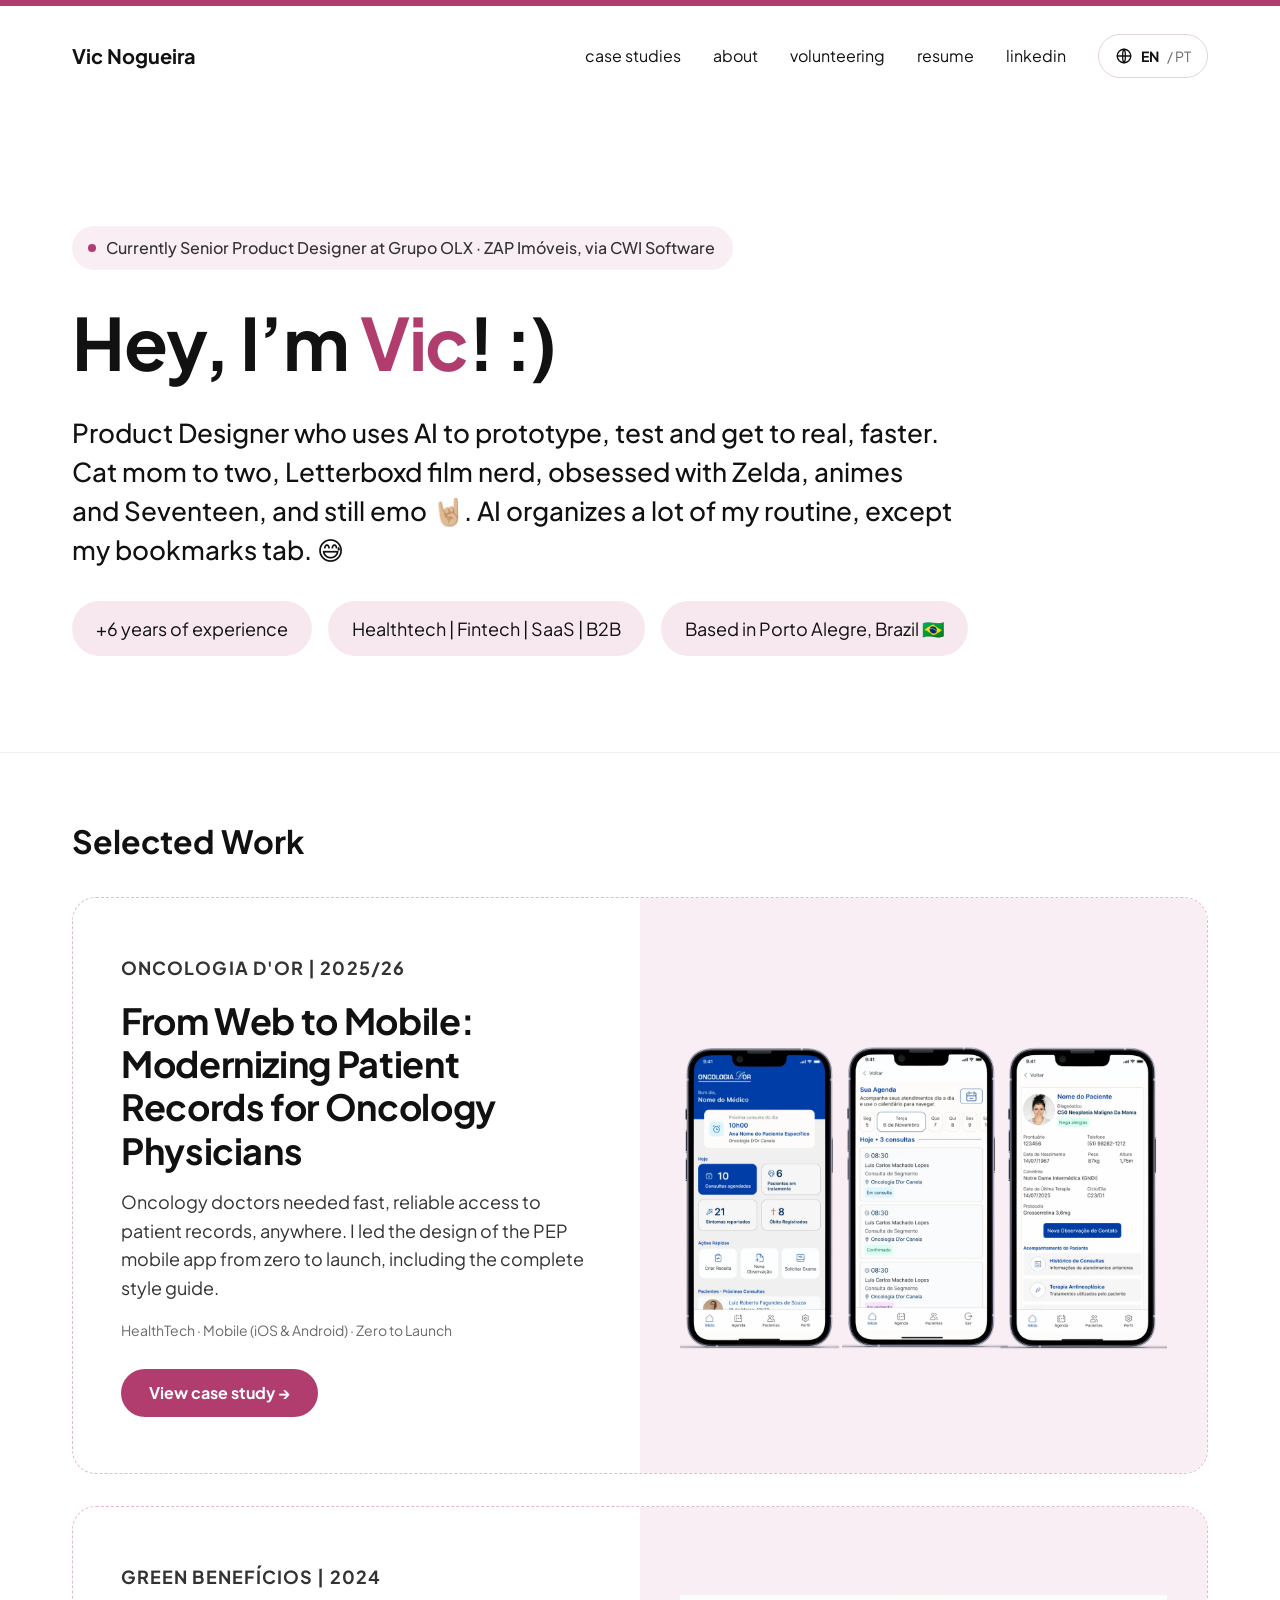
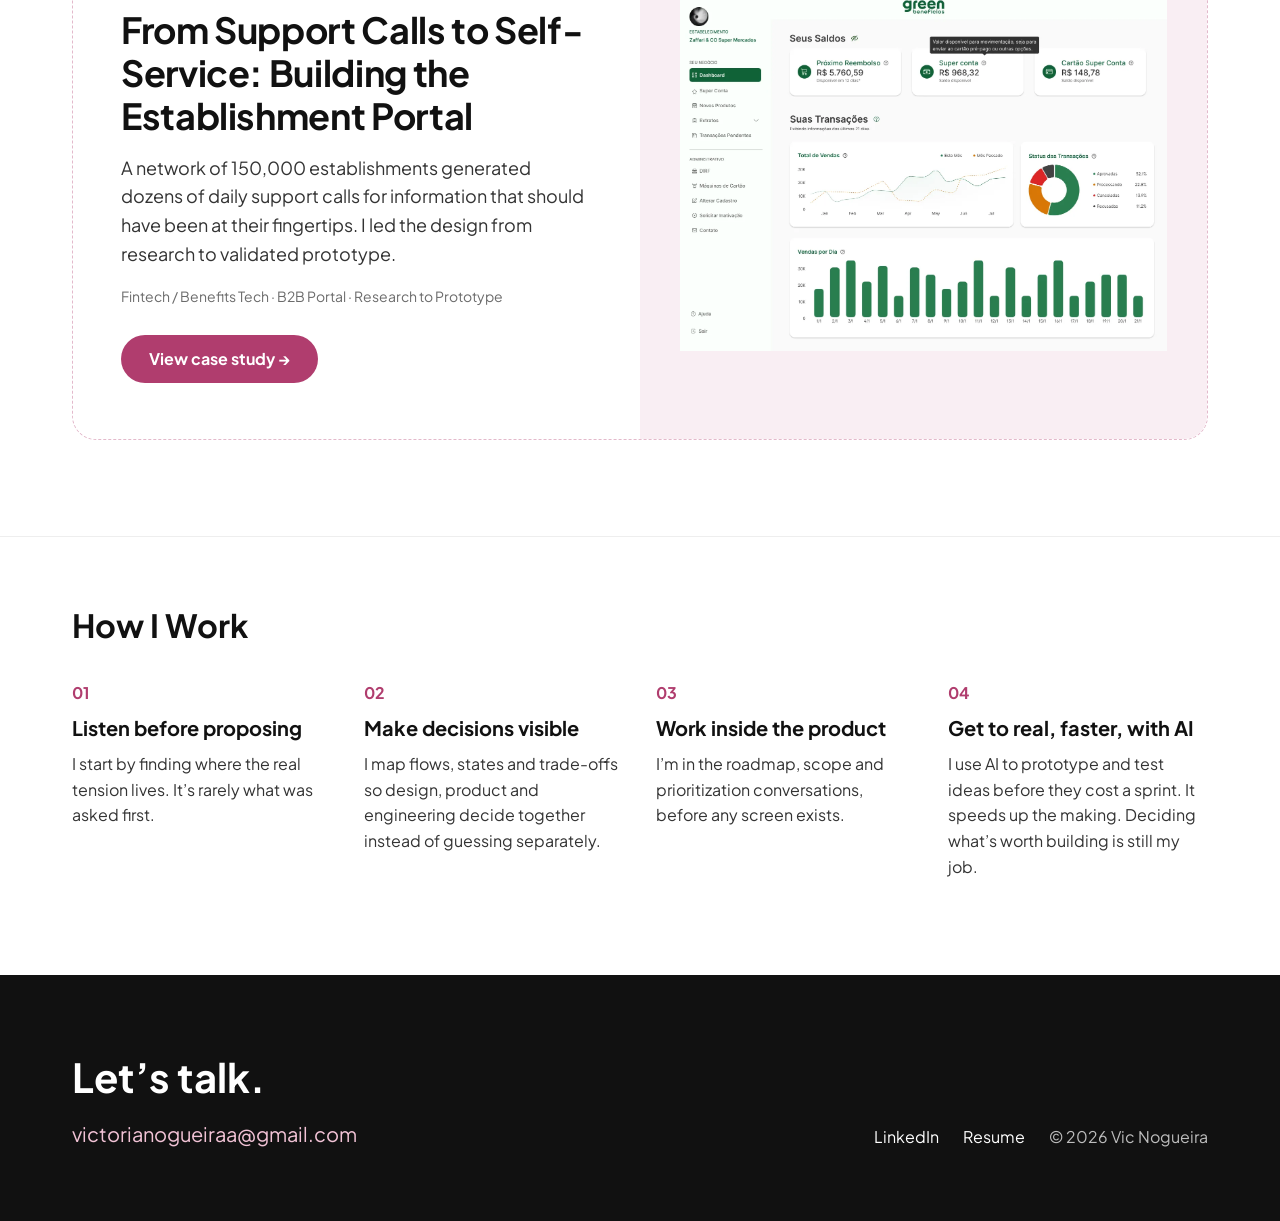
==== portfolio/en/index.html @ e4507dfe "Add files via upload" ====
<!doctype html>
<html lang="en">
<head>
  <meta charset="utf-8">
  <meta name="viewport" content="width=device-width, initial-scale=1">
  <title>Vic Nogueira · Senior Product Designer</title>
  <meta name="description" content="Vic Nogueira, Senior Product Designer in Porto Alegre, Brazil. Healthtech, fintech and B2B products, from zero to launch.">
  <meta property="og:title" content="Vic Nogueira · Senior Product Designer">
  <meta property="og:description" content="Vic Nogueira, Senior Product Designer in Porto Alegre, Brazil. Healthtech, fintech and B2B products, from zero to launch.">
  <meta property="og:type" content="website">
  <meta property="og:image" content="https://SEU-DOMINIO.vercel.app/assets/img/pep-dashboard.webp">
  <link rel="alternate" hreflang="en" href="https://SEU-DOMINIO.vercel.app/en/index.html">
  <link rel="alternate" hreflang="pt-BR" href="https://SEU-DOMINIO.vercel.app/index.html">
  <link rel="icon" href="../assets/favicon.svg" type="image/svg+xml">
  <link rel="preconnect" href="https://fonts.googleapis.com">
  <link rel="preconnect" href="https://fonts.gstatic.com" crossorigin>
  <link href="https://fonts.googleapis.com/css2?family=Plus+Jakarta+Sans:wght@400;500;600;700&display=swap" rel="stylesheet">
  <link rel="stylesheet" href="../assets/css/style.css">
</head>
<body>
  <a class="skip" href="#main">Skip to content</a>
  <div class="topbar"></div>
  <header class="site-header">
    <div class="container">
      <a class="logo" href="index.html">Vic Nogueira</a>
      <nav class="nav" aria-label="Main">
        <a href="index.html#work">case studies</a>
        <a href="about.html">about</a>
        <a href="volunteering.html">volunteering</a>
        <a href="#">resume</a>
        <a href="https://www.linkedin.com/in/victorianogueira/" target="_blank" rel="noopener">linkedin</a>
        <a class="lang-toggle" href="../index.html" hreflang="pt" lang="pt" aria-label="Mudar idioma para português"><svg aria-hidden="true" width="18" height="18" viewBox="0 0 24 24" fill="none" stroke="currentColor" stroke-width="1.8" stroke-linecap="round"><circle cx="12" cy="12" r="9"/><path d="M3 12h18M12 3c2.5 2.8 2.5 15.2 0 18M12 3c-2.5 2.8-2.5 15.2 0 18"/></svg><span class="on">EN</span><span class="off">/ PT</span></a>
      </nav>
    </div>
  </header>
  <main id="main">
    <section class="hero">
      <div class="container">
        <p class="status">Currently Senior Product Designer at Grupo OLX · ZAP Imóveis, via CWI Software</p>
        <h1>Hey, I’m <em>Vic</em>! :)</h1>
        <p class="bio">Product Designer who uses AI to prototype, test and get to real, faster. Cat mom to two, Letterboxd film nerd, obsessed with Zelda, animes and Seventeen, and still emo 🤘🏼. AI organizes a lot of my routine, except my bookmarks tab. 😅</p>
        <ul class="chips"><li>+6 years of experience</li><li>Healthtech | Fintech | SaaS | B2B</li><li>Based in Porto Alegre, Brazil 🇧🇷</li></ul>
      </div>
    </section>
    <section class="section" id="work" aria-labelledby="work-title">
      <div class="container">
        <h2 id="work-title">Selected Work</h2>
        <div class="case-list">
        <a class="case-card" href="cases/pep-app.html">
          <div class="content">
            <p class="eyebrow">Oncologia D&#x27;Or | 2025/26</p>
            <h3>From Web to Mobile: Modernizing Patient Records for Oncology Physicians</h3>
            <p>Oncology doctors needed fast, reliable access to patient records, anywhere. I led the design of the PEP mobile app from zero to launch, including the complete style guide.</p>
            <p class="tags">HealthTech · Mobile (iOS &amp; Android) · Zero to Launch</p>
            <span class="btn">View case study →</span>
          </div>
          <div class="media"><img src="../assets/img/pep-dashboard.webp" alt="PEP app screens: home dashboard, daily agenda and patient record" loading="lazy"></div>
        </a>
        <a class="case-card" href="cases/establishment-portal.html">
          <div class="content">
            <p class="eyebrow">Green Benefícios | 2024</p>
            <h3>From Support Calls to Self-Service: Building the Establishment Portal</h3>
            <p>A network of 150,000 establishments generated dozens of daily support calls for information that should have been at their fingertips. I led the design from research to validated prototype.</p>
            <p class="tags">Fintech / Benefits Tech · B2B Portal · Research to Prototype</p>
            <span class="btn">View case study →</span>
          </div>
          <div class="media"><img src="../assets/img/portal-dashboard.webp" alt="Establishment Portal main dashboard" loading="lazy"></div>
        </a>
        </div>
      </div>
    </section>
    <section class="section" aria-labelledby="how-title">
      <div class="container">
        <h2 id="how-title">How I Work</h2>
        <div class="principles"><div><span class="num">01</span><h3>Listen before proposing</h3><p>I start by finding where the real tension lives. It’s rarely what was asked first.</p></div><div><span class="num">02</span><h3>Make decisions visible</h3><p>I map flows, states and trade-offs so design, product and engineering decide together instead of guessing separately.</p></div><div><span class="num">03</span><h3>Work inside the product</h3><p>I’m in the roadmap, scope and prioritization conversations, before any screen exists.</p></div><div><span class="num">04</span><h3>Get to real, faster, with AI</h3><p>I use AI to prototype and test ideas before they cost a sprint. It speeds up the making. Deciding what’s worth building is still my job.</p></div></div>
      </div>
    </section>
  </main>
  <footer class="site-footer">
    <div class="container">
      <div>
        <h2>Let’s talk.</h2>
        <a class="mail" href="mailto:victorianogueiraa@gmail.com">victorianogueiraa@gmail.com</a>
      </div>
      <nav aria-label="Contact">
        <a href="https://www.linkedin.com/in/victorianogueira/" target="_blank" rel="noopener">LinkedIn</a>
        <a href="#">Resume</a>
        <span class="copy">© 2026 Vic Nogueira</span>
      </nav>
    </div>
  </footer>
</body>
</html>
---- portfolio/assets/css/style.css ----
:root {
  --ink: #111111;
  --body: #333333;
  --gray: #6b6b6b;
  --accent: #b03d6e;
  --accent-dark: #8f2f58;
  --rose: #f9eef3;
  --chip: #f6e8ee;
  --line: #e3b9cb;
  --border: #eeeeee;
  --max: 1136px;
  --pad: 32px;
}

*, *::before, *::after { box-sizing: border-box; }
html { scroll-behavior: smooth; }
body {
  margin: 0;
  font-family: "Plus Jakarta Sans", system-ui, sans-serif;
  color: var(--ink);
  background: #fff;
  line-height: 1.5;
  -webkit-font-smoothing: antialiased;
}
img { max-width: 100%; display: block; }
a { color: inherit; text-decoration: none; }
a:focus-visible, button:focus-visible { outline: 3px solid var(--accent); outline-offset: 3px; border-radius: 6px; }
h1, h2, h3, p { margin: 0; }

.skip { position: absolute; left: -9999px; top: 0; background: var(--ink); color: #fff; padding: 12px 16px; z-index: 10; }
.skip:focus { left: 16px; top: 16px; }

.container { width: 100%; max-width: calc(var(--max) + var(--pad) * 2); margin: 0 auto; padding: 0 var(--pad); }
.eyebrow { font-size: 14px; font-weight: 700; letter-spacing: 0.06em; text-transform: uppercase; color: var(--accent); }
.muted { color: var(--gray); }

/* Header */
.topbar { height: 6px; background: var(--accent); }
.site-header .container { display: flex; flex-wrap: wrap; align-items: center; justify-content: space-between; gap: 16px 32px; padding-top: 28px; padding-bottom: 28px; }
.logo { font-size: 20px; font-weight: 700; }
.nav { display: flex; flex-wrap: wrap; align-items: center; gap: 8px 32px; font-size: 16px; }
.nav a:hover, .nav a[aria-current="page"] { color: var(--accent); }
.lang-toggle { display: inline-flex; align-items: center; gap: 8px; min-height: 44px; padding: 0 16px; border: 1px solid #e5d3db; border-radius: 999px; font-size: 14px; }
.lang-toggle:hover { border-color: var(--accent); }
.lang-toggle .on { font-weight: 700; }
.lang-toggle .off { color: var(--gray); }

/* Hero */
.hero { padding: 120px 0 96px; }
.status { display: inline-flex; align-items: center; gap: 10px; padding: 10px 18px 10px 16px; border-radius: 999px; background: var(--rose); color: var(--body); font-size: 16px; font-weight: 500; margin-bottom: 32px; }
.status::before { content: ""; width: 8px; height: 8px; border-radius: 50%; background: var(--accent); flex: none; }
.hero h1 { font-size: clamp(44px, 7vw, 72px); line-height: 1.1; letter-spacing: -0.02em; font-weight: 700; margin-bottom: 32px; }
.hero h1 em { font-style: normal; color: var(--accent); }
.bio { max-width: 880px; font-size: clamp(20px, 2.2vw, 26px); line-height: 1.5; font-weight: 500; margin-bottom: 32px; }
.chips { display: flex; flex-wrap: wrap; gap: 12px 16px; list-style: none; margin: 0; padding: 0; }
.chips li { padding: 14px 24px; border-radius: 999px; background: var(--chip); font-size: 18px; }

/* Sections */
.section { padding: 64px 0 96px; border-top: 1px solid var(--border); }
.section > .container > h2, .section-title { font-size: 32px; font-weight: 700; margin-bottom: 32px; }

/* Case cards */
.case-list { display: flex; flex-direction: column; gap: 32px; }
.case-card { display: grid; grid-template-columns: 1fr 1fr; border: 1.5px dashed var(--line); border-radius: 24px; overflow: hidden; background: #fff; transition: border-color .2s, transform .2s; }
.case-card:hover { border-color: var(--accent); transform: translateY(-2px); }
.case-card .content { padding: 56px 48px; display: flex; flex-direction: column; justify-content: center; gap: 16px; }
.case-card h3 { font-size: clamp(26px, 3vw, 36px); line-height: 1.2; letter-spacing: -0.01em; }
.case-card p { font-size: 18px; line-height: 1.6; color: var(--body); }
.case-card .tags { font-size: 14px; color: var(--gray); }
.case-card .media { background: var(--rose); display: flex; align-items: center; justify-content: center; padding: 40px; min-height: 380px; }
.case-card .media img { max-height: 420px; width: auto; object-fit: contain; }
.btn { align-self: flex-start; display: inline-flex; align-items: center; min-height: 48px; padding: 0 28px; margin-top: 12px; border-radius: 999px; background: var(--accent); color: #fff; font-weight: 700; }
.case-card:hover .btn { background: var(--accent-dark); }

/* Principles / topic cards */
.principles { display: grid; grid-template-columns: repeat(4, minmax(0, 1fr)); gap: 32px; }
.principles .num, .topic .num { color: var(--accent); font-weight: 700; }
.principles h3 { font-size: 20px; line-height: 1.3; margin: 10px 0; }
.principles p { font-size: 16px; line-height: 1.6; color: var(--body); }
.topics { display: grid; gap: 24px; }
.topics.cols-3 { grid-template-columns: repeat(3, minmax(0, 1fr)); }
.topics.cols-2 { grid-template-columns: repeat(2, minmax(0, 1fr)); }
.topic { padding: 32px 28px; border: 1.5px dashed var(--line); border-radius: 20px; display: flex; flex-direction: column; gap: 12px; }
.topic h3, .topic h4 { font-size: 20px; line-height: 1.3; margin: 0; }
.topic p { font-size: 16px; line-height: 1.6; color: var(--body); }

/* Page heads */
.page-head { padding: 120px 0 48px; text-align: center; }
.page-head h1 { font-size: clamp(48px, 7vw, 72px); letter-spacing: -0.02em; line-height: 1.1; }
.page-head p { margin-top: 16px; font-size: 24px; font-weight: 500; color: var(--accent); }

/* Prose */
.prose p { font-size: 20px; line-height: 1.6; color: var(--body); max-width: 880px; }
.prose p + p { margin-top: 16px; }
.lead { font-size: 22px; line-height: 1.6; font-weight: 500; color: var(--body); max-width: 880px; }

/* Case page */
.case-hero { padding: 120px 0 48px; }
.case-hero h1 { font-size: clamp(38px, 5vw, 56px); line-height: 1.15; letter-spacing: -0.02em; max-width: 980px; margin: 20px 0; }
.overview { padding-bottom: 64px; }
.project-info { display: grid; grid-template-columns: repeat(5, minmax(0, 1fr)); gap: 32px; padding: 32px 40px; border: 1.5px dashed var(--line); border-radius: 20px; margin: 0 0 32px; }
.project-info dt { font-size: 13px; font-weight: 700; letter-spacing: 0.06em; text-transform: uppercase; color: var(--accent); margin-bottom: 6px; }
.project-info dd { margin: 0; font-size: 16px; font-weight: 500; line-height: 1.45; }
.figure { margin: 0; border-radius: 24px; background: var(--rose); padding: 40px; display: flex; justify-content: center; }
.figure img { width: 100%; max-width: 1000px; height: auto; }
.story { padding-top: 32px; padding-bottom: 96px; display: flex; flex-direction: column; gap: 96px; }
.chapter { display: flex; flex-direction: column; gap: 24px; }
.chapter h2 { font-size: clamp(28px, 3vw, 36px); line-height: 1.2; letter-spacing: -0.01em; }
.chapter h3 { font-size: 22px; line-height: 1.3; }
.two-col { display: grid; grid-template-columns: 1fr 1fr; gap: 48px; }
.two-col > div { display: flex; flex-direction: column; gap: 12px; }
.two-col p { font-size: 18px; line-height: 1.6; color: var(--body); }
.challenge { background: var(--rose); border-radius: 24px; padding: 56px 96px; text-align: center; display: flex; flex-direction: column; gap: 16px; align-items: center; }
.challenge p { font-size: clamp(22px, 2.6vw, 32px); font-weight: 700; line-height: 1.35; }
.options { display: grid; grid-template-columns: repeat(3, minmax(0, 1fr)); gap: 24px; }
.option { padding: 28px; border: 1.5px dashed var(--line); border-radius: 20px; display: flex; flex-direction: column; gap: 12px; }
.option.chosen { border: 2px solid var(--accent); background: var(--rose); }
.option h3 { font-size: 20px; }
.option .label { font-size: 13px; font-weight: 700; letter-spacing: 0.06em; text-transform: uppercase; color: var(--gray); }
.option.chosen .verdict, .option.chosen .label.v { color: var(--accent); font-weight: 700; }
.option p { font-size: 16px; line-height: 1.5; color: var(--body); }
.metrics { display: grid; grid-template-columns: repeat(4, minmax(0, 1fr)); gap: 24px; }
.metric { background: var(--rose); border-radius: 20px; padding: 28px 24px; display: flex; flex-direction: column; gap: 8px; }
.metric .k { font-size: 13px; font-weight: 700; letter-spacing: 0.06em; text-transform: uppercase; color: var(--accent); }
.metric .v { font-size: 28px; font-weight: 700; line-height: 1.2; }
.metric .n { font-size: 14px; color: var(--gray); line-height: 1.5; }
.testimonials { display: grid; grid-template-columns: repeat(auto-fit, minmax(280px, 1fr)); gap: 24px; }
.testimonial { margin: 0; padding: 32px; border: 1.5px dashed var(--line); border-radius: 20px; display: flex; flex-direction: column; gap: 12px; }
.testimonial::before { content: "\201C"; font-size: 48px; line-height: .8; font-weight: 700; color: var(--accent); }
.testimonial blockquote { margin: 0; font-size: 22px; font-weight: 600; line-height: 1.4; }
.testimonial figcaption { font-size: 14px; color: var(--gray); }
.next-case { padding: 64px 0 96px; border-top: 1px solid var(--border); }
.next-case h2 { font-size: 32px; margin-bottom: 32px; }

/* About */
.about-quote { text-align: center; padding: 32px 80px; display: flex; flex-direction: column; align-items: center; gap: 8px; margin: 0; }
.about-quote::before { content: "\201C"; font-size: 72px; line-height: .8; font-weight: 700; color: var(--accent); }
.about-quote blockquote { margin: 0; font-size: clamp(22px, 2.6vw, 32px); font-weight: 700; line-height: 1.35; }
.about-quote figcaption { font-size: 16px; color: var(--gray); }
.photos { display: grid; grid-template-columns: 1fr 1fr; gap: 32px; }
.photos img { width: 100%; aspect-ratio: 1 / 1; object-fit: cover; border-radius: 24px; }
.photos img.top { object-position: center 35%; }

/* Volunteering */
.why { background: var(--rose); border-radius: 24px; padding: 40px 48px; display: flex; flex-direction: column; gap: 12px; }
.why p { font-size: clamp(20px, 2.2vw, 28px); font-weight: 600; line-height: 1.4; }
.split { display: grid; grid-template-columns: 1fr 536px; gap: 64px; align-items: center; }
.split h2 { font-size: clamp(30px, 3.4vw, 40px); line-height: 1.2; letter-spacing: -0.01em; margin: 24px 0; }
.split p { font-size: 20px; line-height: 1.6; color: var(--body); }
.split img { border-radius: 24px; width: 100%; aspect-ratio: 4 / 3; object-fit: cover; }

/* Footer */
.site-footer { background: var(--ink); color: #fff; }
.site-footer .container { display: flex; flex-wrap: wrap; justify-content: space-between; align-items: flex-end; gap: 32px; padding-top: 72px; padding-bottom: 72px; }
.site-footer h2 { font-size: 40px; margin-bottom: 12px; }
.site-footer .mail { color: #f2c3d6; font-size: 20px; }
.site-footer .mail:hover { text-decoration: underline; }
.site-footer nav { display: flex; flex-wrap: wrap; gap: 24px; font-size: 16px; }
.site-footer nav a:hover { text-decoration: underline; }
.site-footer .copy { color: #bdbdbd; }

@media (max-width: 1000px) {
  .principles { grid-template-columns: repeat(2, minmax(0, 1fr)); }
  .project-info { grid-template-columns: repeat(3, minmax(0, 1fr)); }
  .metrics { grid-template-columns: repeat(2, minmax(0, 1fr)); }
  .split { grid-template-columns: 1fr; }
}
@media (max-width: 760px) {
  :root { --pad: 20px; }
  .hero, .case-hero, .page-head { padding-top: 64px; }
  .case-card { grid-template-columns: 1fr; }
  .case-card .content { padding: 32px 24px; }
  .case-card .media { min-height: 240px; padding: 24px; }
  .principles, .topics.cols-3, .topics.cols-2, .two-col, .options, .photos, .project-info { grid-template-columns: 1fr; }
  .challenge { padding: 40px 24px; }
  .about-quote { padding: 24px 0; }
  .why { padding: 32px 24px; }
  .figure { padding: 16px; }
  .chips li { font-size: 16px; padding: 12px 20px; }
}
@media (prefers-reduced-motion: reduce) {
  html { scroll-behavior: auto; }
  .case-card { transition: none; }
  .case-card:hover { transform: none; }
}
.chapter-cols h2 { font-size: clamp(26px, 3vw, 32px); line-height: 1.2; }
.chapter-cols p { font-size: 20px; }
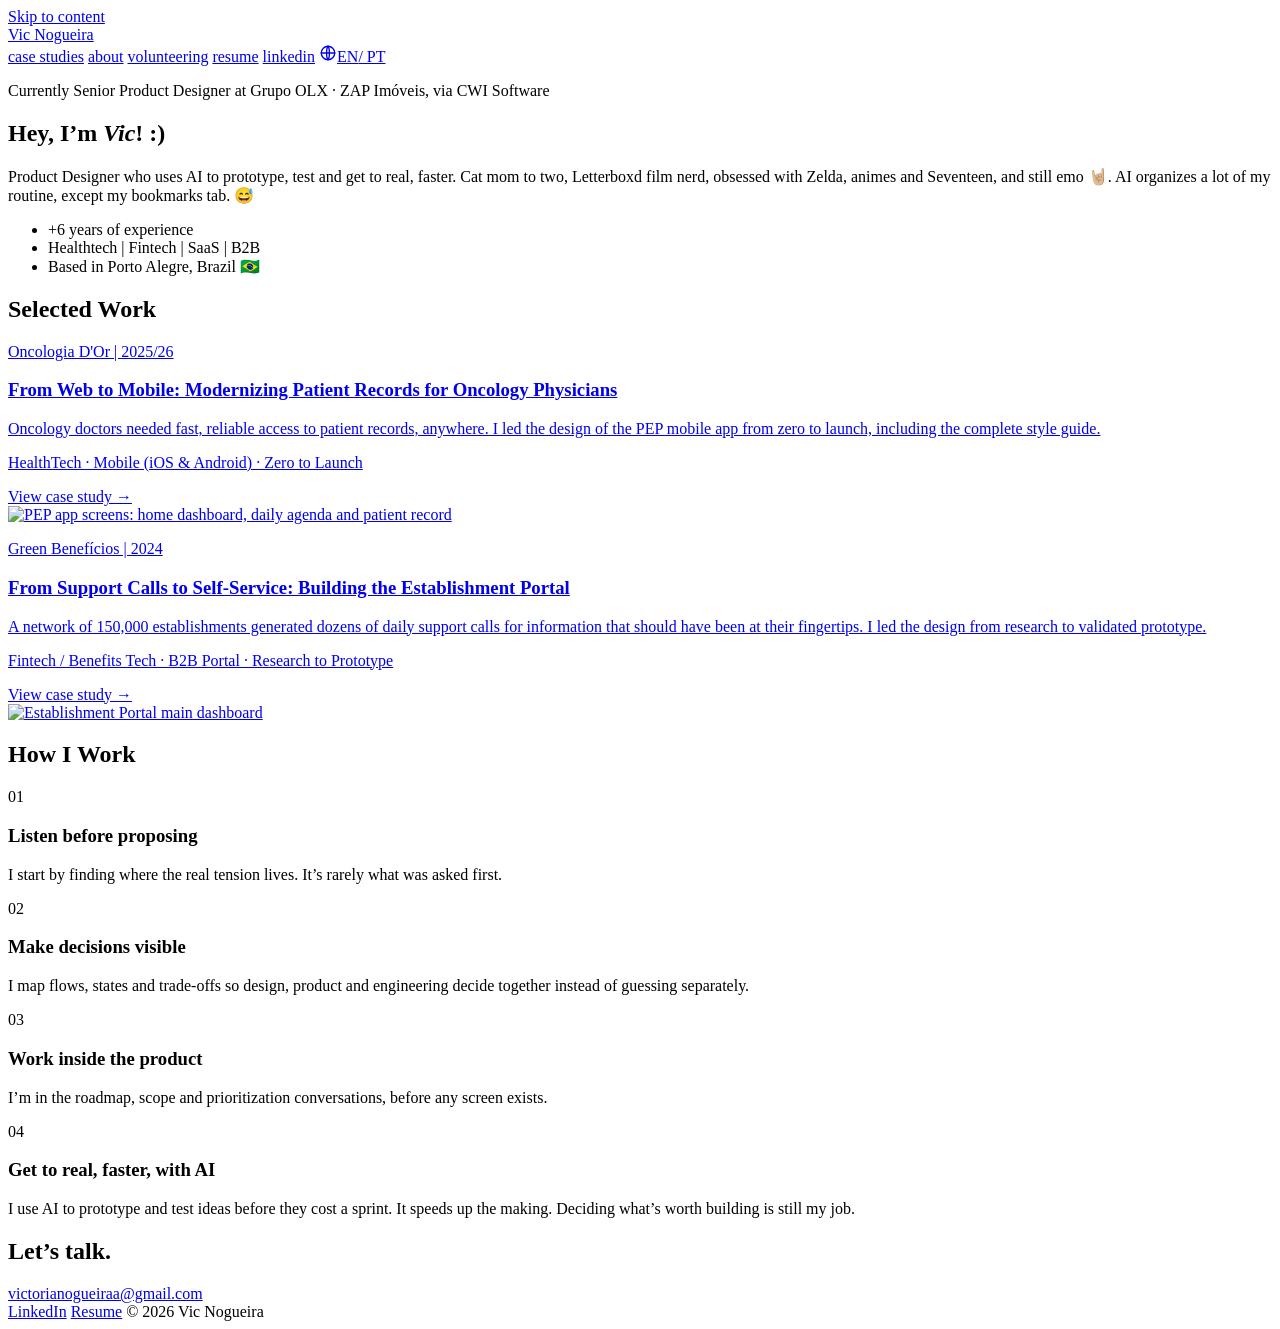
==== commit e3a0b321: "Add files via upload" ====
--- a/portfolio/en/index.html
+++ b/portfolio/en/index.html
@@ -8,28 +8,28 @@
   <meta property="og:title" content="Vic Nogueira · Senior Product Designer">
   <meta property="og:description" content="Vic Nogueira, Senior Product Designer in Porto Alegre, Brazil. Healthtech, fintech and B2B products, from zero to launch.">
   <meta property="og:type" content="website">
-  <meta property="og:image" content="https://SEU-DOMINIO.vercel.app/assets/img/pep-dashboard.webp">
-  <link rel="alternate" hreflang="en" href="https://SEU-DOMINIO.vercel.app/en/index.html">
-  <link rel="alternate" hreflang="pt-BR" href="https://SEU-DOMINIO.vercel.app/index.html">
-  <link rel="icon" href="../assets/favicon.svg" type="image/svg+xml">
+  <meta property="og:image" content="https://www.victorianogueira.com/assets/img/pep-dashboard.webp">
+  <link rel="alternate" hreflang="en" href="https://www.victorianogueira.com/en">
+  <link rel="alternate" hreflang="pt-BR" href="https://www.victorianogueira.com/">
+  <link rel="icon" href="/assets/favicon.svg" type="image/svg+xml">
   <link rel="preconnect" href="https://fonts.googleapis.com">
   <link rel="preconnect" href="https://fonts.gstatic.com" crossorigin>
   <link href="https://fonts.googleapis.com/css2?family=Plus+Jakarta+Sans:wght@400;500;600;700&display=swap" rel="stylesheet">
-  <link rel="stylesheet" href="../assets/css/style.css">
+  <link rel="stylesheet" href="/assets/css/style.css">
 </head>
 <body>
   <a class="skip" href="#main">Skip to content</a>
   <div class="topbar"></div>
   <header class="site-header">
     <div class="container">
-      <a class="logo" href="index.html">Vic Nogueira</a>
+      <a class="logo" href="/en">Vic Nogueira</a>
       <nav class="nav" aria-label="Main">
-        <a href="index.html#work">case studies</a>
-        <a href="about.html">about</a>
-        <a href="volunteering.html">volunteering</a>
+        <a href="/en#work">case studies</a>
+        <a href="/en/about">about</a>
+        <a href="/en/volunteering">volunteering</a>
         <a href="#">resume</a>
         <a href="https://www.linkedin.com/in/victorianogueira/" target="_blank" rel="noopener">linkedin</a>
-        <a class="lang-toggle" href="../index.html" hreflang="pt" lang="pt" aria-label="Mudar idioma para português"><svg aria-hidden="true" width="18" height="18" viewBox="0 0 24 24" fill="none" stroke="currentColor" stroke-width="1.8" stroke-linecap="round"><circle cx="12" cy="12" r="9"/><path d="M3 12h18M12 3c2.5 2.8 2.5 15.2 0 18M12 3c-2.5 2.8-2.5 15.2 0 18"/></svg><span class="on">EN</span><span class="off">/ PT</span></a>
+        <a class="lang-toggle" href="/" hreflang="pt" lang="pt" aria-label="Mudar idioma para português"><svg aria-hidden="true" width="18" height="18" viewBox="0 0 24 24" fill="none" stroke="currentColor" stroke-width="1.8" stroke-linecap="round"><circle cx="12" cy="12" r="9"/><path d="M3 12h18M12 3c2.5 2.8 2.5 15.2 0 18M12 3c-2.5 2.8-2.5 15.2 0 18"/></svg><span class="on">EN</span><span class="off">/ PT</span></a>
       </nav>
     </div>
   </header>
@@ -46,7 +46,7 @@
       <div class="container">
         <h2 id="work-title">Selected Work</h2>
         <div class="case-list">
-        <a class="case-card" href="cases/pep-app.html">
+        <a class="case-card" href="/en/cases/pep-app">
           <div class="content">
             <p class="eyebrow">Oncologia D&#x27;Or | 2025/26</p>
             <h3>From Web to Mobile: Modernizing Patient Records for Oncology Physicians</h3>
@@ -54,9 +54,9 @@
             <p class="tags">HealthTech · Mobile (iOS &amp; Android) · Zero to Launch</p>
             <span class="btn">View case study →</span>
           </div>
-          <div class="media"><img src="../assets/img/pep-dashboard.webp" alt="PEP app screens: home dashboard, daily agenda and patient record" loading="lazy"></div>
+          <div class="media"><img src="/assets/img/pep-dashboard.webp" alt="PEP app screens: home dashboard, daily agenda and patient record" loading="lazy"></div>
         </a>
-        <a class="case-card" href="cases/establishment-portal.html">
+        <a class="case-card" href="/en/cases/establishment-portal">
           <div class="content">
             <p class="eyebrow">Green Benefícios | 2024</p>
             <h3>From Support Calls to Self-Service: Building the Establishment Portal</h3>
@@ -64,7 +64,7 @@
             <p class="tags">Fintech / Benefits Tech · B2B Portal · Research to Prototype</p>
             <span class="btn">View case study →</span>
           </div>
-          <div class="media"><img src="../assets/img/portal-dashboard.webp" alt="Establishment Portal main dashboard" loading="lazy"></div>
+          <div class="media"><img src="/assets/img/portal-dashboard.webp" alt="Establishment Portal main dashboard" loading="lazy"></div>
         </a>
         </div>
       </div>
